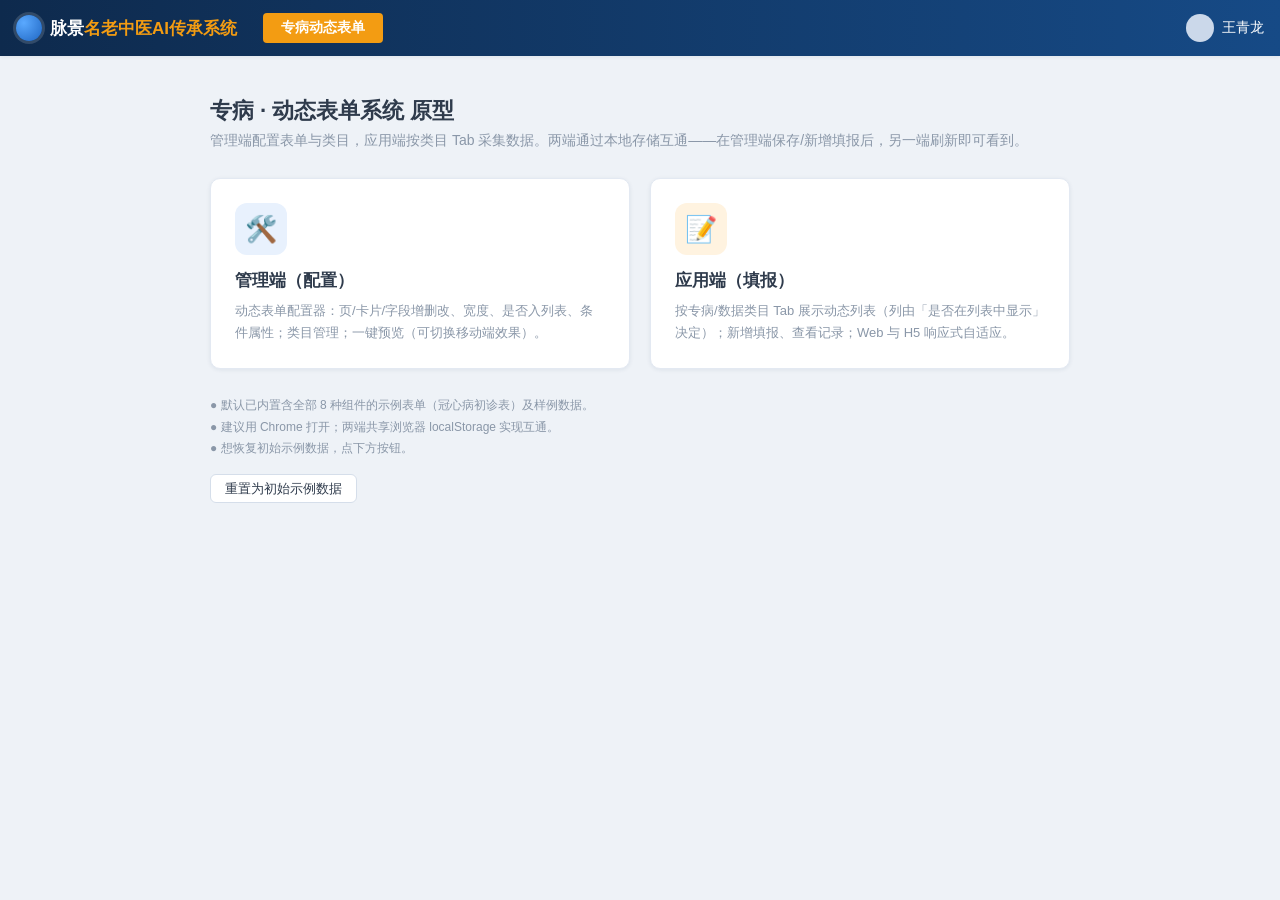
==== tcm-inheritance-system/01.专病系统/原型设计/index.html @ da2d738e "tcm-inheritance-system 0.0.2 原型" ====
<!DOCTYPE html>
<html lang="zh-CN">
<head>
<meta charset="UTF-8">
<meta name="viewport" content="width=device-width,initial-scale=1">
<title>专病动态表单系统 · 原型入口</title>
<link rel="stylesheet" href="shared/theme.css">
<style>
  .hero{max-width:900px;margin:0 auto;padding:40px 20px}
  .h-t{font-size:22px;font-weight:700;margin-bottom:6px}
  .h-s{color:var(--muted);margin-bottom:28px}
  .cards2{display:flex;gap:20px;flex-wrap:wrap}
  .entry{flex:1;min-width:260px;background:#fff;border:1px solid var(--border);border-radius:10px;padding:24px;box-shadow:var(--shadow);text-decoration:none;color:inherit;transition:.15s}
  .entry:hover{transform:translateY(-3px);box-shadow:0 8px 24px rgba(20,50,90,.14);border-color:var(--primary)}
  .entry .ico{width:52px;height:52px;border-radius:12px;display:flex;align-items:center;justify-content:center;font-size:26px;margin-bottom:14px}
  .entry.admin .ico{background:var(--primary-l)}
  .entry.app .ico{background:var(--orange-l)}
  .entry h3{margin:0 0 8px;font-size:17px}
  .entry p{margin:0;color:var(--muted);font-size:13px;line-height:1.7}
  .note{margin-top:26px;font-size:12px;color:var(--muted);line-height:1.8}
  .reset{margin-top:14px}
</style>
</head>
<body>
<div class="mj-top">
  <div class="mj-logo"><span class="dot"></span>脉景 <span class="accent">名老中医AI传承系统</span></div>
  <div class="mj-modtab">专病动态表单</div>
  <div class="mj-menu"></div>
  <div class="mj-user"><span class="av"></span><span>王青龙</span></div>
</div>
<div class="hero">
  <div class="h-t">专病 · 动态表单系统 原型</div>
  <div class="h-s">管理端配置表单与类目，应用端按类目 Tab 采集数据。两端通过本地存储互通——在管理端保存/新增填报后，另一端刷新即可看到。</div>
  <div class="cards2">
    <a class="entry admin" href="admin/index.html">
      <div class="ico">🛠️</div>
      <h3>管理端（配置）</h3>
      <p>动态表单配置器：页/卡片/字段增删改、宽度、是否入列表、条件属性；类目管理；一键预览（可切换移动端效果）。</p>
    </a>
    <a class="entry app" href="app/index.html">
      <div class="ico">📝</div>
      <h3>应用端（填报）</h3>
      <p>按专病/数据类目 Tab 展示动态列表（列由「是否在列表中显示」决定）；新增填报、查看记录；Web 与 H5 响应式自适应。</p>
    </a>
  </div>
  <div class="note">
    ● 默认已内置含全部 8 种组件的示例表单（冠心病初诊表）及样例数据。<br>
    ● 建议用 Chrome 打开；两端共享浏览器 localStorage 实现互通。<br>
    ● 想恢复初始示例数据，点下方按钮。
    <div class="reset"><button class="btn" onclick="MJ.Store.reset();location.reload()">重置为初始示例数据</button></div>
  </div>
</div>
<script src="shared/store.js"></script>
</body>
</html>
---- tcm-inheritance-system/01.专病系统/原型设计/shared/theme.css ----
/* 脉景 名老中医AI传承系统 · 原型主题 */
:root{
  --nav1:#0e2a4d; --nav2:#164a86; --nav-active:#1b62b8;
  --primary:#2b7de9; --primary-d:#1f66c2; --primary-l:#e8f1fd;
  --green:#2fb37e; --green-d:#249266;
  --orange:#f39c12; --orange-l:#fff3e0;
  --danger:#e45c5c;
  --bg:#eef2f7; --panel:#ffffff; --border:#e3e9f2; --border-d:#d5deea;
  --text:#2f3b4c; --muted:#8a97a8; --th:#f4f8fd; --hover:#eff6fe;
  --radius:6px; --shadow:0 1px 4px rgba(20,50,90,.08);
}
*{box-sizing:border-box}
html,body{margin:0;height:100%}
body{font-family:"Microsoft YaHei","PingFang SC",Arial,sans-serif;background:var(--bg);color:var(--text);font-size:14px}
a{color:var(--primary);text-decoration:none}
button{font-family:inherit;cursor:pointer}

/* ===== 顶部导航 ===== */
.mj-top{height:56px;background:linear-gradient(90deg,var(--nav1),var(--nav2));display:flex;align-items:center;color:#fff;padding:0 16px;box-shadow:var(--shadow);position:relative;z-index:20}
.mj-logo{display:flex;align-items:center;font-weight:700;font-size:17px;white-space:nowrap;margin-right:8px}
.mj-logo .dot{width:26px;height:26px;border-radius:50%;background:radial-gradient(circle at 30% 30%,#5aa9ff,#1f66c2);margin-right:8px;box-shadow:0 0 0 3px rgba(255,255,255,.15)}
.mj-logo .accent{color:var(--orange)}
.mj-modtab{background:var(--orange);color:#fff;padding:6px 18px;border-radius:4px;font-weight:600;margin:0 18px;font-size:14px}
.mj-menu{display:flex;gap:2px;flex:1;overflow:hidden}
.mj-menu a{color:#dbe6f5;padding:6px 12px;border-radius:4px;font-size:14px;white-space:nowrap}
.mj-menu a.active,.mj-menu a:hover{background:rgba(255,255,255,.12);color:#fff}
.mj-user{display:flex;align-items:center;gap:8px;margin-left:12px;white-space:nowrap}
.mj-user .av{width:28px;height:28px;border-radius:50%;background:#cbd8ea}

/* ===== 步骤/箭头子导航 ===== */
.mj-steps{display:flex;gap:4px;padding:12px 18px;background:var(--panel);border-bottom:1px solid var(--border);overflow-x:auto}
.mj-step{position:relative;background:#eef2f7;color:#6a7688;padding:7px 26px 7px 20px;font-size:13px;border-radius:4px;white-space:nowrap;cursor:pointer;clip-path:polygon(0 0,calc(100% - 12px) 0,100% 50%,calc(100% - 12px) 100%,0 100%,12px 50%)}
.mj-step:first-child{clip-path:polygon(0 0,calc(100% - 12px) 0,100% 50%,calc(100% - 12px) 100%,0 100%)}
.mj-step.active{background:var(--primary);color:#fff}

/* ===== 通用按钮 ===== */
.btn{border:1px solid var(--border-d);background:#fff;color:var(--text);padding:7px 14px;border-radius:var(--radius);font-size:13px;line-height:1}
.btn:hover{border-color:var(--primary);color:var(--primary)}
.btn.primary{background:var(--primary);border-color:var(--primary);color:#fff}
.btn.primary:hover{background:var(--primary-d)}
.btn.green{background:var(--green);border-color:var(--green);color:#fff}
.btn.green:hover{background:var(--green-d)}
.btn.ghost{background:transparent}
.btn.sm{padding:4px 10px;font-size:12px}
.btn.block{width:100%}
.link{color:var(--primary);cursor:pointer;font-size:13px}
.link.danger{color:var(--danger)}
.link+.link{margin-left:10px}

/* ===== 面板/卡片 ===== */
.panel{background:var(--panel);border:1px solid var(--border);border-radius:var(--radius);box-shadow:var(--shadow)}
.panel-h{padding:12px 16px;border-bottom:1px solid var(--border);font-weight:600;display:flex;align-items:center;justify-content:space-between}

/* ===== 表格 ===== */
.tbl{width:100%;border-collapse:collapse;font-size:13px}
.tbl th{background:var(--th);color:#5c6b7e;text-align:left;padding:11px 12px;font-weight:600;border-bottom:1px solid var(--border)}
.tbl td{padding:11px 12px;border-bottom:1px solid var(--border);vertical-align:middle}
.tbl tbody tr:hover{background:var(--hover)}
.tag{display:inline-block;padding:1px 8px;border-radius:3px;font-size:12px}
.tag.warn{background:var(--orange-l);color:var(--orange)}
.tag.info{background:var(--primary-l);color:var(--primary)}
.tag.gray{background:#eef2f7;color:var(--muted)}

/* ===== 表单控件 ===== */
.field{margin-bottom:14px}
.field>label{display:block;margin-bottom:6px;color:#41506a;font-size:13px}
.field.req>label::before{content:"*";color:var(--danger);margin-right:3px}
.ctrl,input.ctrl,textarea.ctrl,select.ctrl{width:100%;border:1px solid var(--border-d);border-radius:var(--radius);padding:8px 10px;font-size:13px;background:#fff;color:var(--text)}
.ctrl:focus{outline:none;border-color:var(--primary);box-shadow:0 0 0 2px var(--primary-l)}
/* 统一美化下拉框 */
select.ctrl,.subt select{appearance:none;-webkit-appearance:none;-moz-appearance:none;padding-right:30px;cursor:pointer;background-image:url('data:image/svg+xml;utf8,<svg xmlns="http://www.w3.org/2000/svg" width="12" height="12" viewBox="0 0 12 12"><path d="M2.5 4.5l3.5 3.5 3.5-3.5" fill="none" stroke="%238a97a8" stroke-width="1.5" stroke-linecap="round"/></svg>');background-repeat:no-repeat;background-position:right 10px center}
select.ctrl:hover,.subt select:hover{border-color:var(--primary)}
select.ctrl:focus{outline:none;border-color:var(--primary);box-shadow:0 0 0 2px var(--primary-l)}
select.ctrl option{color:var(--text)}
textarea.ctrl{resize:vertical;min-height:66px}
.hint{color:var(--muted);font-size:12px;margin-top:4px}
.opts{display:flex;flex-wrap:wrap;gap:8px 18px}
.opts.col{flex-direction:column;gap:8px}
.opt{display:inline-flex;align-items:center;gap:6px;cursor:pointer}
.suffix{display:inline-flex;align-items:center;border:1px solid var(--border-d);border-radius:var(--radius);overflow:hidden}
.suffix input{border:none;flex:1}
.suffix .u{padding:0 10px;color:var(--muted);background:#f5f8fc;align-self:stretch;display:flex;align-items:center;border-left:1px solid var(--border-d)}
.err{color:var(--danger);font-size:12px;margin-top:4px}

/* 布局：行/列（负边距 gutter，百分比精确相加） */
.mj-row{display:flex;flex-wrap:nowrap;align-items:flex-start;margin:0 -8px}
.mj-col{min-width:0;padding:0 8px;box-sizing:border-box}
.mj-col .field{margin-bottom:0}
.mj-row+.mj-row{margin-top:14px}

/* 子表 */
.subt-wrap{overflow-x:auto;border:1px solid var(--border);border-radius:var(--radius)}
.subt{width:100%;border-collapse:collapse;font-size:13px;min-width:520px}
.subt th{background:var(--th);padding:8px 10px;text-align:left;font-weight:600;border-bottom:1px solid var(--border);white-space:nowrap;position:sticky;top:0}
.subt td{padding:6px 8px;border-bottom:1px solid var(--border)}
.subt td input,.subt td select{width:100%;border:1px solid var(--border-d);border-radius:4px;padding:6px}
.subt .idx{width:40px;text-align:center;color:var(--muted)}
.subt .op{width:52px;text-align:center}

/* 多选下拉 */
.ms{position:relative}
.ms-disp{cursor:pointer;min-height:36px;display:flex;align-items:center;white-space:nowrap;overflow:hidden;text-overflow:ellipsis}
.ms-disp.placeholder{color:var(--muted)}
.ms-disp::after{content:"▾";margin-left:auto;padding-left:8px;color:var(--muted)}
.ms-panel{display:none;position:absolute;z-index:30;top:100%;left:0;right:0;background:#fff;border:1px solid var(--border-d);border-radius:var(--radius);box-shadow:var(--shadow);max-height:220px;overflow:auto;margin-top:2px;padding:4px}
.ms.open .ms-panel{display:block}
.ms-opt{display:flex;align-items:center;gap:8px;padding:7px 8px;cursor:pointer;border-radius:4px}
.ms-opt:hover{background:var(--hover)}

/* 标签文本 */
.tags-field .chips{display:flex;flex-wrap:wrap;gap:6px;margin-bottom:6px}
.tags-field .chip{background:var(--primary-l);color:var(--primary);border-radius:14px;padding:3px 10px;font-size:12px;display:inline-flex;gap:6px;align-items:center}
.tags-field .chip-x{cursor:pointer;font-weight:700}
.tags-field .cand{display:flex;flex-wrap:wrap;gap:6px;margin-top:6px}
.tags-field .cand .w{border:1px dashed var(--border-d);border-radius:14px;padding:3px 10px;font-size:12px;color:var(--muted);cursor:pointer}
.tags-field .cand .w:hover{border-color:var(--primary);color:var(--primary)}

/* 图片上传 */
.imgs{display:flex;flex-wrap:wrap;gap:10px}
.imgs .thumb{width:76px;height:76px;border-radius:var(--radius);border:1px solid var(--border);object-fit:cover;position:relative}
.img-add{width:76px;height:76px;border:1px dashed var(--border-d);border-radius:var(--radius);display:flex;align-items:center;justify-content:center;color:var(--muted);font-size:26px;cursor:pointer}

/* 表单卡片(填报页) */
.form-card{background:#fff;border:1px solid var(--border);border-radius:var(--radius);margin-bottom:16px}
.form-card>.h{padding:11px 16px;border-bottom:1px solid var(--border);font-weight:600;background:#fafcff;border-radius:var(--radius) var(--radius) 0 0}
.form-card>.b{padding:16px}
.page-nav{display:flex;align-items:center;gap:8px;flex-wrap:wrap;margin-bottom:14px}
.page-pill{padding:6px 14px;border-radius:20px;background:#eef2f7;color:#6a7688;font-size:13px}
.page-pill.active{background:var(--primary);color:#fff}
.page-pill .n{opacity:.7;margin-left:4px}

/* 弹窗 */
.mask{position:fixed;inset:0;background:rgba(20,40,70,.45);display:flex;align-items:center;justify-content:center;z-index:100}
.modal{background:#fff;border-radius:8px;box-shadow:0 12px 40px rgba(0,0,0,.2);max-width:94vw;max-height:92vh;display:flex;flex-direction:column}
.modal .m-h{padding:14px 18px;border-bottom:1px solid var(--border);font-weight:600;display:flex;justify-content:space-between;align-items:center}
.modal .m-b{padding:18px;overflow:auto}
.modal .m-f{padding:12px 18px;border-top:1px solid var(--border);display:flex;justify-content:flex-end;gap:10px}
.x{cursor:pointer;color:var(--muted);font-size:20px;line-height:1}

/* 抽屉 */
.drawer{position:fixed;top:0;right:0;height:100%;background:#fff;box-shadow:-6px 0 24px rgba(0,0,0,.15);z-index:100;display:flex;flex-direction:column;width:720px;max-width:96vw}
.drawer .d-h{padding:14px 18px;border-bottom:1px solid var(--border);font-weight:600;display:flex;justify-content:space-between;align-items:center}
.drawer .d-b{padding:18px;overflow:auto;flex:1}
.drawer .d-f{padding:12px 18px;border-top:1px solid var(--border);display:flex;justify-content:flex-end;gap:10px}
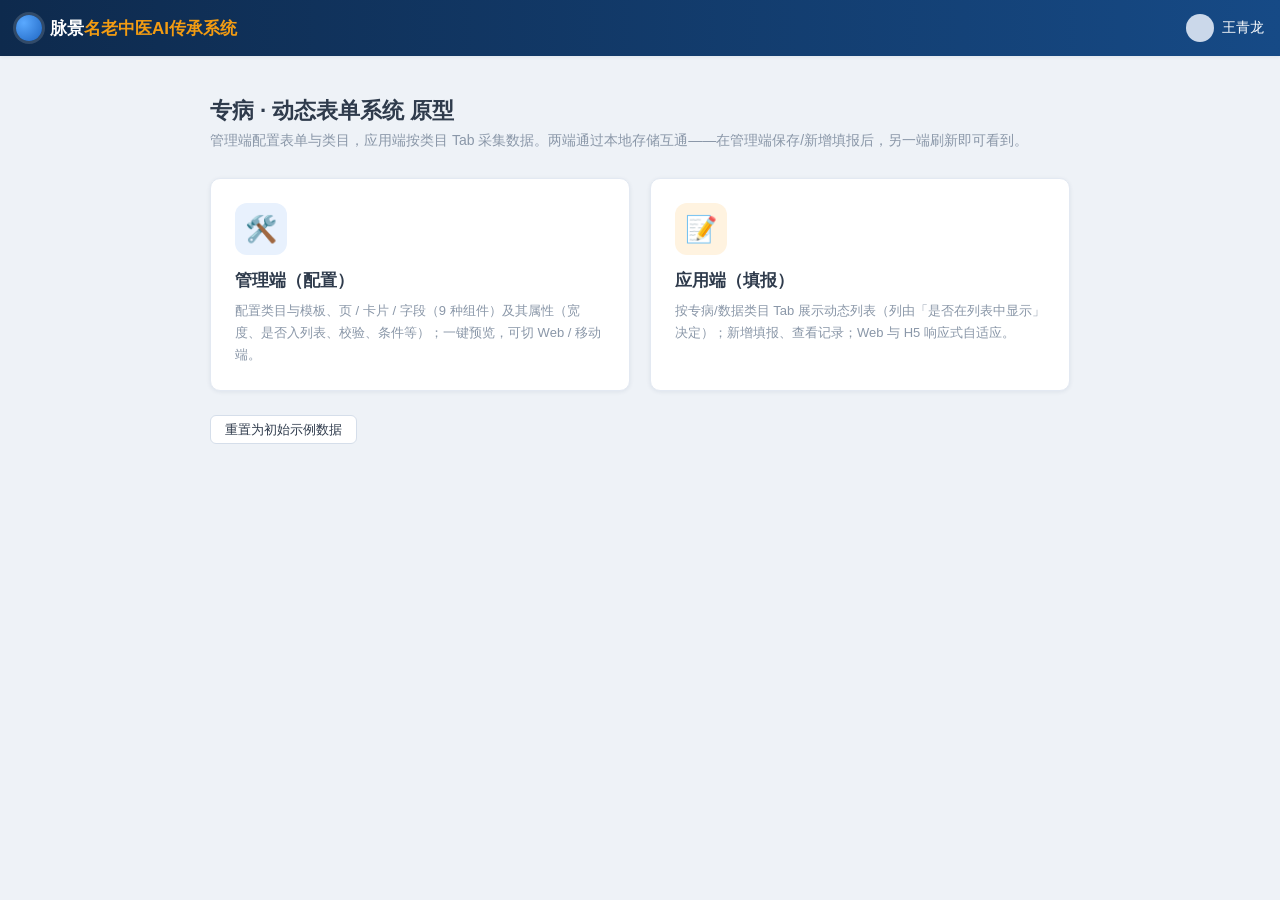
==== commit 489b74fe: "tcm-inheritance-system 0.0.3 文档" ====
--- a/tcm-inheritance-system/01.专病系统/原型设计/index.html
+++ b/tcm-inheritance-system/01.专病系统/原型设计/index.html
@@ -24,7 +24,6 @@
 <body>
 <div class="mj-top">
   <div class="mj-logo"><span class="dot"></span>脉景 <span class="accent">名老中医AI传承系统</span></div>
-  <div class="mj-modtab">专病动态表单</div>
   <div class="mj-menu"></div>
   <div class="mj-user"><span class="av"></span><span>王青龙</span></div>
 </div>
@@ -35,7 +34,7 @@
     <a class="entry admin" href="admin/index.html">
       <div class="ico">🛠️</div>
       <h3>管理端（配置）</h3>
-      <p>动态表单配置器：页/卡片/字段增删改、宽度、是否入列表、条件属性；类目管理；一键预览（可切换移动端效果）。</p>
+      <p>配置类目与模板、页 / 卡片 / 字段（9 种组件）及其属性（宽度、是否入列表、校验、条件等）；一键预览，可切 Web / 移动端。</p>
     </a>
     <a class="entry app" href="app/index.html">
       <div class="ico">📝</div>
@@ -43,12 +42,7 @@
       <p>按专病/数据类目 Tab 展示动态列表（列由「是否在列表中显示」决定）；新增填报、查看记录；Web 与 H5 响应式自适应。</p>
     </a>
   </div>
-  <div class="note">
-    ● 默认已内置含全部 8 种组件的示例表单（冠心病初诊表）及样例数据。<br>
-    ● 建议用 Chrome 打开；两端共享浏览器 localStorage 实现互通。<br>
-    ● 想恢复初始示例数据，点下方按钮。
-    <div class="reset"><button class="btn" onclick="MJ.Store.reset();location.reload()">重置为初始示例数据</button></div>
-  </div>
+  <div class="reset" style="margin-top:24px"><button class="btn" onclick="MJ.Store.reset();location.reload()">重置为初始示例数据</button></div>
 </div>
 <script src="shared/store.js"></script>
 </body>
--- a/tcm-inheritance-system/01.专病系统/原型设计/shared/theme.css
+++ b/tcm-inheritance-system/01.专病系统/原型设计/shared/theme.css
@@ -23,7 +23,8 @@
 .mj-modtab{background:var(--orange);color:#fff;padding:6px 18px;border-radius:4px;font-weight:600;margin:0 18px;font-size:14px}
 .mj-menu{display:flex;gap:2px;flex:1;overflow:hidden}
 .mj-menu a{color:#dbe6f5;padding:6px 12px;border-radius:4px;font-size:14px;white-space:nowrap}
-.mj-menu a.active,.mj-menu a:hover{background:rgba(255,255,255,.12);color:#fff}
+.mj-menu a.active,.mj-menu a:not(.disabled):hover{background:rgba(255,255,255,.12);color:#fff}
+.mj-menu a.disabled{opacity:.45;cursor:not-allowed}
 .mj-user{display:flex;align-items:center;gap:8px;margin-left:12px;white-space:nowrap}
 .mj-user .av{width:28px;height:28px;border-radius:50%;background:#cbd8ea}
 
@@ -77,9 +78,14 @@
 .opts{display:flex;flex-wrap:wrap;gap:8px 18px}
 .opts.col{flex-direction:column;gap:8px}
 .opt{display:inline-flex;align-items:center;gap:6px;cursor:pointer}
-.suffix{display:inline-flex;align-items:center;border:1px solid var(--border-d);border-radius:var(--radius);overflow:hidden}
-.suffix input{border:none;flex:1}
-.suffix .u{padding:0 10px;color:var(--muted);background:#f5f8fc;align-self:stretch;display:flex;align-items:center;border-left:1px solid var(--border-d)}
+.suffix{display:flex;width:100%;align-items:stretch;border:1px solid var(--border-d);border-radius:var(--radius);overflow:hidden;background:#fff}
+.suffix input{border:none;flex:1;min-width:0;padding:8px 10px;font-size:13px;color:var(--text);background:transparent}
+.suffix input:focus{outline:none}
+.suffix:focus-within{border-color:var(--primary);box-shadow:0 0 0 2px var(--primary-l)}
+.suffix .u{padding:0 12px;color:var(--muted);background:#f5f8fc;display:flex;align-items:center;border-left:1px solid var(--border-d);font-size:13px;white-space:nowrap}
+/* 去掉数字输入框原生上下箭头 */
+input[type=number]{-moz-appearance:textfield}
+input[type=number]::-webkit-outer-spin-button,input[type=number]::-webkit-inner-spin-button{-webkit-appearance:none;margin:0}
 .err{color:var(--danger);font-size:12px;margin-top:4px}
 
 /* 布局：行/列（负边距 gutter，百分比精确相加） */
